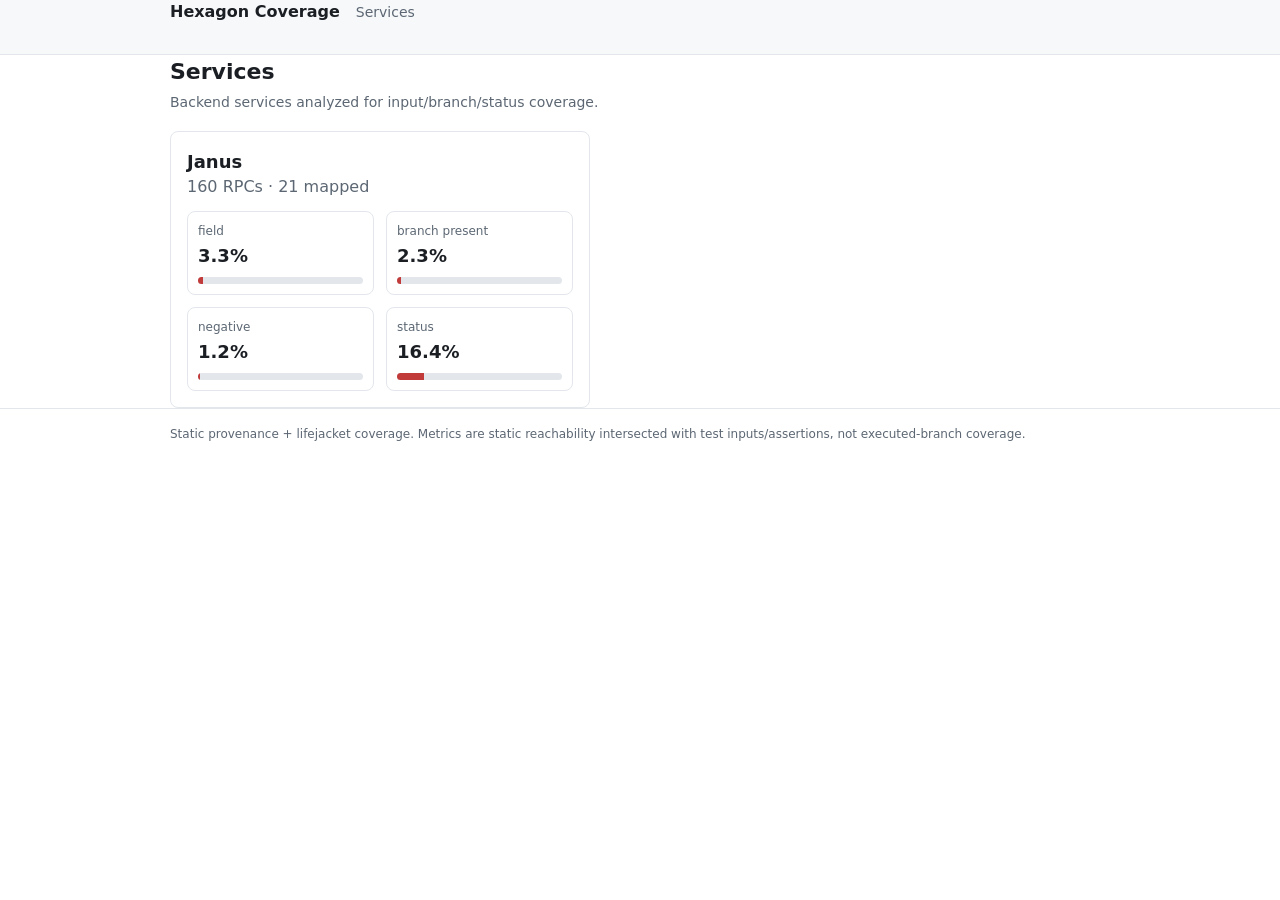
==== site/index.html @ 99a3884a "feat(site): static coverage frontend (services, rpc list, rpc detail)" ====
<!DOCTYPE html>
<html lang="en">
<head>
  <meta charset="utf-8" />
  <meta name="viewport" content="width=device-width, initial-scale=1" />
  <title>Hexagon Coverage</title>
  <link rel="stylesheet" href="style.css" />
</head>
<body>
  <header>
    <div class="wrap">
      <a href="#/" class="brand">Hexagon Coverage</a>
      <nav id="crumbs" class="crumbs"></nav>
    </div>
  </header>
  <main id="app" class="wrap"></main>
  <footer>
    <div class="wrap">
      Static provenance + lifejacket coverage. Metrics are static reachability
      intersected with test inputs/assertions, not executed-branch coverage.
    </div>
  </footer>
  <script src="app.js"></script>
</body>
</html>
---- site/style.css ----
:root {
  --bg: #ffffff;
  --fg: #1b1f24;
  --muted: #5c6773;
  --line: #e3e7ec;
  --panel: #f7f8fa;
  --accent: #2457c5;
  --good: #1f8a4c;
  --warn: #b7791f;
  --bad: #c23b3b;
  --mono: ui-monospace, SFMono-Regular, Menlo, Consolas, monospace;
}

* { box-sizing: border-box; }

body {
  margin: 0;
  font-family: system-ui, -apple-system, Segoe UI, Roboto, Helvetica, Arial, sans-serif;
  color: var(--fg);
  background: var(--bg);
  line-height: 1.5;
}

.wrap { max-width: 980px; margin: 0 auto; padding: 0 20px; }

header {
  border-bottom: 1px solid var(--line);
  background: var(--panel);
}
header .wrap { display: flex; align-items: baseline; gap: 16px; height: 54px; }
.brand { font-weight: 650; color: var(--fg); text-decoration: none; }
.crumbs { color: var(--muted); font-size: 14px; }
.crumbs a { color: var(--accent); text-decoration: none; }
.crumbs a:hover { text-decoration: underline; }
.crumbs span.sep { margin: 0 6px; color: var(--line); }

main { padding: 24px 0 48px; }
footer { border-top: 1px solid var(--line); color: var(--muted); font-size: 12px; }
footer .wrap { padding: 16px 20px; }

h1 { font-size: 22px; margin: 0 0 4px; }
h2 { font-size: 15px; margin: 28px 0 10px; text-transform: uppercase; letter-spacing: .04em; color: var(--muted); }
.sub { color: var(--muted); margin: 0 0 18px; font-size: 14px; }

/* cards */
.cards { display: grid; grid-template-columns: repeat(auto-fill, minmax(150px, 1fr)); gap: 12px; }
.card {
  border: 1px solid var(--line); border-radius: 8px; padding: 14px; background: #fff;
}
.card .label { font-size: 12px; color: var(--muted); }
.card .value { font-size: 24px; font-weight: 650; margin-top: 2px; }
.card .value small { font-size: 13px; font-weight: 400; color: var(--muted); }

.service-card {
  display: block; border: 1px solid var(--line); border-radius: 8px; padding: 16px;
  text-decoration: none; color: inherit; background: #fff; max-width: 420px;
}
.service-card:hover { border-color: var(--accent); }
.service-card .name { font-weight: 650; font-size: 18px; }

/* bar */
.bar { height: 7px; border-radius: 4px; background: var(--line); overflow: hidden; margin-top: 8px; }
.bar > span { display: block; height: 100%; background: var(--accent); }
.bar.good > span { background: var(--good); }
.bar.warn > span { background: var(--warn); }
.bar.bad > span { background: var(--bad); }

/* table */
.toolbar { display: flex; gap: 10px; align-items: center; margin-bottom: 12px; flex-wrap: wrap; }
.toolbar input[type=search] {
  flex: 1; min-width: 180px; padding: 8px 10px; border: 1px solid var(--line);
  border-radius: 6px; font-size: 14px;
}
.toolbar label { font-size: 13px; color: var(--muted); display: flex; gap: 5px; align-items: center; }

table { width: 100%; border-collapse: collapse; font-size: 13px; }
th, td { text-align: left; padding: 8px 10px; border-bottom: 1px solid var(--line); }
th { color: var(--muted); font-weight: 600; cursor: pointer; user-select: none; white-space: nowrap; }
td.num, th.num { text-align: right; font-variant-numeric: tabular-nums; }
tr.row { cursor: pointer; }
tr.row:hover td { background: var(--panel); }
td a { color: var(--accent); text-decoration: none; font-weight: 550; }
.tag { font-size: 11px; padding: 1px 6px; border-radius: 10px; border: 1px solid var(--line); color: var(--muted); }
.tag.unmapped { color: var(--warn); border-color: #ecd9b0; background: #fdf6e7; }

.pctcell { display: flex; align-items: center; gap: 8px; justify-content: flex-end; }
.pctcell .mini { width: 54px; }

/* detail */
.metricgrid { display: grid; grid-template-columns: 1fr 1fr; gap: 18px; }
@media (max-width: 720px) { .metricgrid { grid-template-columns: 1fr; } .cards { grid-template-columns: 1fr 1fr; } }
.panel { border: 1px solid var(--line); border-radius: 8px; padding: 16px; background: #fff; }
.panel h3 { margin: 0 0 10px; font-size: 14px; }
.kv { display: flex; justify-content: space-between; font-size: 13px; padding: 3px 0; border-bottom: 1px dotted var(--line); }
.kv:last-child { border-bottom: none; }
.kv .k { color: var(--muted); }
.chips { display: flex; flex-wrap: wrap; gap: 6px; }
.chip { font-family: var(--mono); font-size: 12px; padding: 2px 7px; border: 1px solid var(--line); border-radius: 5px; background: var(--panel); }
.chip.bad { color: var(--bad); border-color: #eecaca; background: #fdeeee; }
.chip.good { color: var(--good); border-color: #c7e6d2; background: #eef8f1; }

ul.gaps { list-style: none; margin: 0; padding: 0; max-height: 260px; overflow: auto; }
ul.gaps li { font-family: var(--mono); font-size: 12px; padding: 3px 0; border-bottom: 1px dotted var(--line); color: var(--fg); }
.muted { color: var(--muted); }

details { margin-top: 10px; }
details > summary { cursor: pointer; color: var(--accent); font-size: 13px; }
pre.json { background: #0f141a; color: #d6dee8; padding: 14px; border-radius: 8px; overflow: auto; font-size: 12px; max-height: 420px; }

.prompt { position: relative; }
.prompt textarea {
  width: 100%; height: 260px; font-family: var(--mono); font-size: 12px; padding: 12px;
  border: 1px solid var(--line); border-radius: 8px; background: var(--panel); color: var(--fg);
  resize: vertical;
}
.copybtn {
  position: absolute; top: 10px; right: 10px; border: 1px solid var(--line); background: #fff;
  border-radius: 6px; padding: 5px 10px; font-size: 12px; cursor: pointer; color: var(--fg);
}
.copybtn:hover { border-color: var(--accent); color: var(--accent); }
.copybtn.done { color: var(--good); border-color: var(--good); }

.loading { color: var(--muted); padding: 30px 0; }
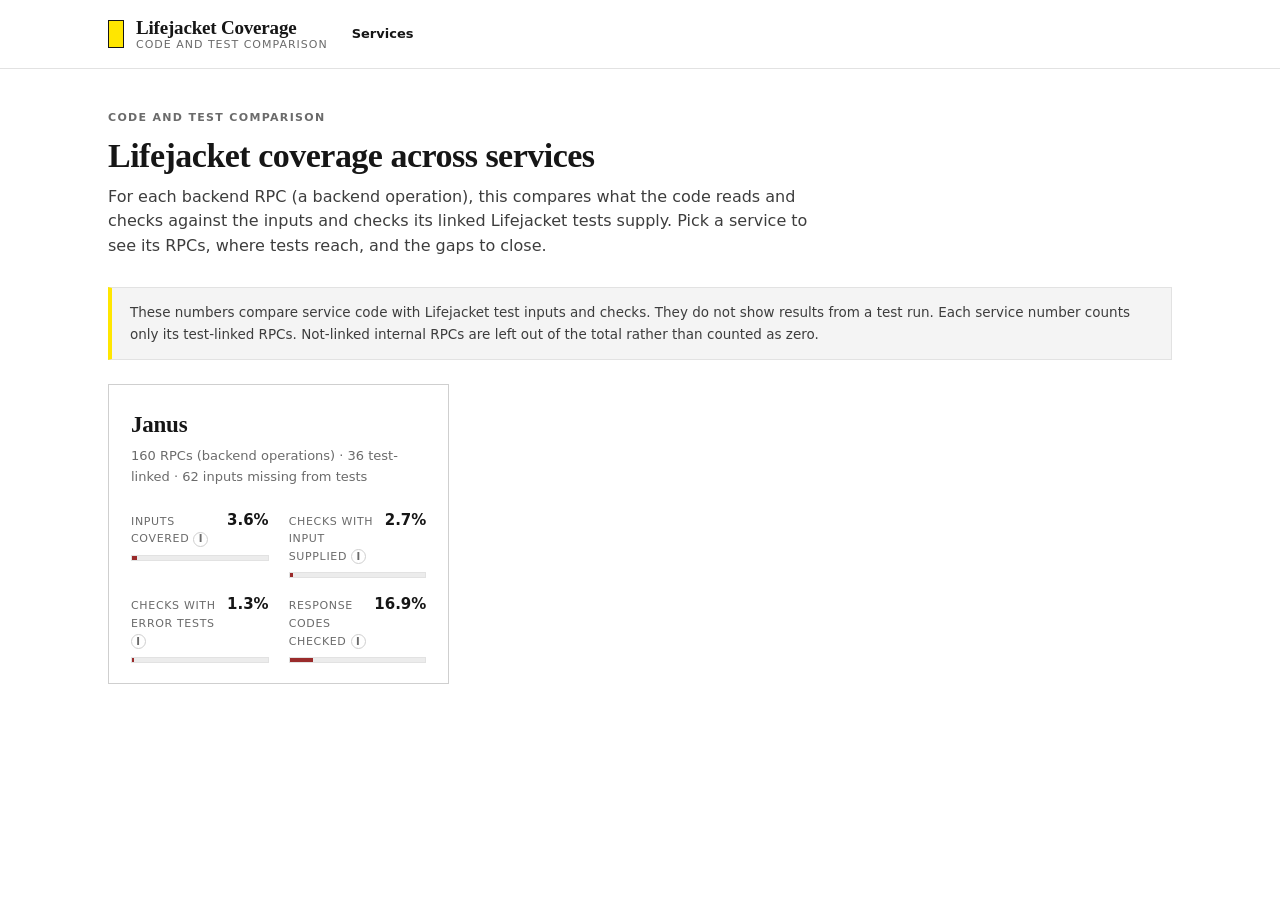
==== commit ca36ea24: "feat(site): rework frontend with honest denominators, help tooltips, a11y" ====
--- a/site/index.html
+++ b/site/index.html
@@ -3,23 +3,27 @@
 <head>
   <meta charset="utf-8" />
   <meta name="viewport" content="width=device-width, initial-scale=1" />
-  <title>Hexagon Coverage</title>
+  <title>Lifejacket Coverage</title>
+  <meta name="description" content="Explorer that compares backend RPC code with Lifejacket test inputs and checks." />
   <link rel="stylesheet" href="style.css" />
 </head>
 <body>
-  <header>
-    <div class="wrap">
-      <a href="#/" class="brand">Hexagon Coverage</a>
-      <nav id="crumbs" class="crumbs"></nav>
+  <a class="skip-link" href="#app">Skip to content</a>
+  <header class="site-header">
+    <div class="wrap header-inner">
+      <a href="#/" class="brand" aria-label="Lifejacket Coverage, home">
+        <span class="brand-mark" aria-hidden="true"></span>
+        <span class="brand-text">
+          <span class="brand-name">Lifejacket Coverage</span>
+          <span class="brand-sub">code and test comparison</span>
+        </span>
+      </a>
+      <nav id="crumbs" class="crumbs" aria-label="Breadcrumb"></nav>
     </div>
   </header>
-  <main id="app" class="wrap"></main>
-  <footer>
-    <div class="wrap">
-      Static provenance + lifejacket coverage. Metrics are static reachability
-      intersected with test inputs/assertions, not executed-branch coverage.
-    </div>
-  </footer>
+
+  <main id="app" class="wrap" tabindex="-1"></main>
+
   <script src="app.js"></script>
 </body>
 </html>
--- a/site/style.css
+++ b/site/style.css
@@ -1,123 +1,484 @@
+/* Lifejacket Coverage — editorial redesign.
+   Palette: ink #161616, white, light grey #F4F4F4, accent yellow #FFE600.
+   Serif editorial headings (Georgia/Cambria), system sans body, system mono.
+   Flat surfaces, generous spacing, no gradients/logos/emoji. */
+
 :root {
-  --bg: #ffffff;
-  --fg: #1b1f24;
-  --muted: #5c6773;
-  --line: #e3e7ec;
-  --panel: #f7f8fa;
-  --accent: #2457c5;
-  --good: #1f8a4c;
-  --warn: #b7791f;
-  --bad: #c23b3b;
-  --mono: ui-monospace, SFMono-Regular, Menlo, Consolas, monospace;
+  --ink: #161616;
+  --ink-2: #3d3d3d;
+  --muted: #6b6b6b;
+  --faint: #8f8f8f;
+  --paper: #ffffff;
+  --grey: #f4f4f4;
+  --grey-2: #ececec;
+  --line: #e2e2e2;
+  --line-strong: #cfcfcf;
+  --accent: #ffe600;
+  --accent-ink: #161616;
+
+  /* Semantic states — kept muted/editorial, never neon. */
+  --ok: #1f6b3b;
+  --ok-bg: #eef5f0;
+  --ok-line: #cfe3d6;
+  --warn: #8a5a00;
+  --warn-bg: #fbf3e2;
+  --warn-line: #ecd9ad;
+  --bad: #9a2b2b;
+  --bad-bg: #f8eded;
+  --bad-line: #e6c6c6;
+  --na: #6b6b6b;
+  --na-bg: #f4f4f4;
+  --na-line: #dcdcdc;
+
+  --serif: Georgia, Cambria, "Times New Roman", Times, serif;
+  --sans: system-ui, -apple-system, "Segoe UI", Roboto, Helvetica, Arial, sans-serif;
+  --mono: ui-monospace, SFMono-Regular, Menlo, Consolas, "Liberation Mono", monospace;
+
+  --maxw: 1120px;
+  --radius: 2px;
+  --focus: #161616;
 }
 
 * { box-sizing: border-box; }
+
+html { -webkit-text-size-adjust: 100%; }
 
 body {
   margin: 0;
-  font-family: system-ui, -apple-system, Segoe UI, Roboto, Helvetica, Arial, sans-serif;
-  color: var(--fg);
-  background: var(--bg);
-  line-height: 1.5;
-}
-
-.wrap { max-width: 980px; margin: 0 auto; padding: 0 20px; }
-
-header {
+  font-family: var(--sans);
+  font-size: 15px;
+  color: var(--ink);
+  background: var(--paper);
+  line-height: 1.6;
+  overflow-x: hidden; /* guard against any single wide token forcing horizontal scroll */
+}
+
+.wrap { max-width: var(--maxw); margin: 0 auto; padding: 0 28px; }
+
+a { color: var(--ink); }
+
+/* ---- focus visibility (keyboard) ---- */
+:focus-visible {
+  outline: 2px solid var(--focus);
+  outline-offset: 2px;
+}
+main:focus { outline: none; }
+
+.skip-link {
+  position: absolute; left: -999px; top: 0; z-index: 100;
+  background: var(--ink); color: #fff; padding: 10px 16px;
+  text-decoration: none; font-size: 14px;
+}
+.skip-link:focus { left: 8px; top: 8px; }
+
+/* ---- header ---- */
+.site-header {
   border-bottom: 1px solid var(--line);
-  background: var(--panel);
-}
-header .wrap { display: flex; align-items: baseline; gap: 16px; height: 54px; }
-.brand { font-weight: 650; color: var(--fg); text-decoration: none; }
-.crumbs { color: var(--muted); font-size: 14px; }
-.crumbs a { color: var(--accent); text-decoration: none; }
-.crumbs a:hover { text-decoration: underline; }
-.crumbs span.sep { margin: 0 6px; color: var(--line); }
-
-main { padding: 24px 0 48px; }
-footer { border-top: 1px solid var(--line); color: var(--muted); font-size: 12px; }
-footer .wrap { padding: 16px 20px; }
-
-h1 { font-size: 22px; margin: 0 0 4px; }
-h2 { font-size: 15px; margin: 28px 0 10px; text-transform: uppercase; letter-spacing: .04em; color: var(--muted); }
-.sub { color: var(--muted); margin: 0 0 18px; font-size: 14px; }
-
-/* cards */
-.cards { display: grid; grid-template-columns: repeat(auto-fill, minmax(150px, 1fr)); gap: 12px; }
-.card {
-  border: 1px solid var(--line); border-radius: 8px; padding: 14px; background: #fff;
-}
-.card .label { font-size: 12px; color: var(--muted); }
-.card .value { font-size: 24px; font-weight: 650; margin-top: 2px; }
-.card .value small { font-size: 13px; font-weight: 400; color: var(--muted); }
-
+  background: var(--paper);
+  position: sticky; top: 0; z-index: 20;
+}
+.header-inner {
+  display: flex; align-items: center; gap: 24px;
+  min-height: 68px; flex-wrap: wrap; padding-top: 10px; padding-bottom: 10px;
+}
+.brand { display: flex; align-items: center; gap: 12px; text-decoration: none; color: var(--ink); }
+.brand-mark {
+  width: 16px; height: 28px; background: var(--accent);
+  border: 1px solid var(--ink); flex: none;
+}
+.brand-text { display: flex; flex-direction: column; line-height: 1.15; }
+.brand-name { font-family: var(--serif); font-size: 19px; font-weight: 600; letter-spacing: -0.01em; }
+.brand-sub { font-size: 11px; color: var(--muted); text-transform: uppercase; letter-spacing: 0.09em; }
+
+.crumbs { color: var(--muted); font-size: 13px; display: flex; align-items: center; flex-wrap: wrap; gap: 2px; }
+.crumbs a { color: var(--ink-2); text-decoration: none; border-bottom: 1px solid transparent; }
+.crumbs a:hover { border-bottom-color: var(--ink); }
+.crumbs .current { color: var(--ink); font-weight: 600; }
+.crumbs .sep { margin: 0 8px; color: var(--line-strong); }
+
+/* ---- main ---- */
+main { padding: 40px 0 72px; }
+
+/* ---- typographic scale ---- */
+.page-head { margin: 0 0 28px; }
+.eyebrow {
+  font-size: 11px; text-transform: uppercase; letter-spacing: 0.12em;
+  color: var(--muted); margin: 0 0 10px; font-weight: 600;
+}
+h1 {
+  font-family: var(--serif); font-weight: 600; letter-spacing: -0.015em;
+  font-size: 34px; line-height: 1.12; margin: 0 0 10px;
+}
+.rpc-type { font-family: var(--mono); font-size: 13px; font-weight: 400; color: var(--muted); word-break: break-all; }
+.lede { overflow-wrap: anywhere; }
+.lede { font-size: 16px; color: var(--ink-2); margin: 0; max-width: 720px; line-height: 1.55; }
+.lede code { font-family: var(--mono); font-size: 13px; background: var(--grey); padding: 1px 6px; border-radius: var(--radius); }
+
+h2 {
+  font-family: var(--serif); font-weight: 600; font-size: 21px; letter-spacing: -0.01em;
+  margin: 44px 0 4px; padding-top: 20px; border-top: 1px solid var(--line);
+}
+h2.flush { border-top: none; padding-top: 0; margin-top: 40px; }
+.section-note { margin: 0 0 18px; color: var(--muted); font-size: 13px; max-width: 720px; }
+
+h3 { font-size: 13px; margin: 0 0 14px; text-transform: uppercase; letter-spacing: 0.07em; color: var(--muted); }
+
+.muted { color: var(--muted); }
+code, .mono { font-family: var(--mono); }
+
+/* ---- callout / disclaimer banner ---- */
+.callout {
+  border: 1px solid var(--line); border-left: 4px solid var(--ink);
+  background: var(--grey); padding: 14px 18px; margin: 0 0 24px;
+  font-size: 13.5px; color: var(--ink-2);
+}
+.callout strong { color: var(--ink); }
+.callout.accent { border-left-color: var(--accent); }
+
+/* ---- stat strip (service / rpc headline metrics) ---- */
+.stat-strip {
+  display: grid; grid-template-columns: repeat(auto-fit, minmax(150px, 1fr));
+  gap: 1px; background: var(--line); border: 1px solid var(--line); margin: 0 0 8px;
+}
+.stat {
+  background: var(--paper); padding: 16px 18px; min-width: 0;
+}
+.stat .stat-label {
+  font-size: 11px; text-transform: uppercase; letter-spacing: 0.07em;
+  color: var(--muted); display: flex; align-items: center; gap: 6px;
+}
+.stat .stat-value { font-family: var(--serif); font-size: 27px; font-weight: 600; line-height: 1.1; margin-top: 6px; }
+.stat .stat-value.na { color: var(--na); font-style: italic; font-size: 20px; }
+.stat .stat-sub { font-size: 12px; color: var(--faint); margin-top: 3px; }
+
+/* ---- services grid ---- */
+.service-grid { display: grid; grid-template-columns: repeat(auto-fill, minmax(320px, 1fr)); gap: 20px; }
 .service-card {
-  display: block; border: 1px solid var(--line); border-radius: 8px; padding: 16px;
-  text-decoration: none; color: inherit; background: #fff; max-width: 420px;
-}
-.service-card:hover { border-color: var(--accent); }
-.service-card .name { font-weight: 650; font-size: 18px; }
-
-/* bar */
-.bar { height: 7px; border-radius: 4px; background: var(--line); overflow: hidden; margin-top: 8px; }
-.bar > span { display: block; height: 100%; background: var(--accent); }
-.bar.good > span { background: var(--good); }
+  display: block; text-decoration: none; color: inherit;
+  border: 1px solid var(--line-strong); background: var(--paper); padding: 22px 22px 20px;
+  transition: border-color .12s ease, box-shadow .12s ease;
+}
+.service-card:hover, .service-card:focus-visible {
+  border-color: var(--ink); box-shadow: 4px 4px 0 var(--accent);
+}
+.service-card .svc-name { font-family: var(--serif); font-size: 23px; font-weight: 600; letter-spacing: -0.01em; }
+.service-card .svc-meta { color: var(--muted); font-size: 13px; margin-top: 2px; }
+.service-metrics { display: grid; grid-template-columns: 1fr 1fr; gap: 14px 20px; margin-top: 20px; }
+.metric-mini .mm-top { display: flex; justify-content: space-between; align-items: baseline; gap: 8px; }
+.metric-mini .mm-label { font-size: 11px; text-transform: uppercase; letter-spacing: 0.06em; color: var(--muted); }
+.metric-mini .mm-value { font-size: 15px; font-weight: 650; font-variant-numeric: tabular-nums; }
+.metric-mini .mm-value.na { color: var(--na); font-style: italic; font-weight: 500; }
+
+/* ---- coverage bar ---- */
+.bar { height: 6px; background: var(--grey-2); border: 1px solid var(--line); margin-top: 7px; overflow: hidden; }
+.bar > span { display: block; height: 100%; background: var(--ink); }
+.bar.good > span { background: var(--ok); }
 .bar.warn > span { background: var(--warn); }
 .bar.bad > span { background: var(--bad); }
-
-/* table */
-.toolbar { display: flex; gap: 10px; align-items: center; margin-bottom: 12px; flex-wrap: wrap; }
-.toolbar input[type=search] {
-  flex: 1; min-width: 180px; padding: 8px 10px; border: 1px solid var(--line);
-  border-radius: 6px; font-size: 14px;
-}
-.toolbar label { font-size: 13px; color: var(--muted); display: flex; gap: 5px; align-items: center; }
-
-table { width: 100%; border-collapse: collapse; font-size: 13px; }
-th, td { text-align: left; padding: 8px 10px; border-bottom: 1px solid var(--line); }
-th { color: var(--muted); font-weight: 600; cursor: pointer; user-select: none; white-space: nowrap; }
+.bar.na { background: var(--grey); border-style: dashed; }
+.bar.na > span { display: none; }
+
+/* ---- toolbar / filters ---- */
+.toolbar {
+  display: flex; gap: 12px; align-items: center; flex-wrap: wrap;
+  margin: 0 0 16px; padding: 14px 16px; background: var(--grey); border: 1px solid var(--line);
+}
+.toolbar .search { position: relative; flex: 1 1 260px; min-width: 220px; }
+.toolbar input[type="search"] {
+  width: 100%; padding: 9px 12px; border: 1px solid var(--line-strong);
+  background: var(--paper); font-size: 14px; font-family: var(--sans); border-radius: var(--radius);
+}
+.toolbar input[type="search"]:focus-visible { border-color: var(--ink); outline-offset: 0; }
+.filter-group { display: flex; gap: 0; border: 1px solid var(--line-strong); background: var(--paper); border-radius: var(--radius); overflow: hidden; }
+.filter-group .seg {
+  appearance: none; border: 0; background: var(--paper); color: var(--ink-2);
+  font: inherit; font-size: 13px; padding: 8px 13px; cursor: pointer; white-space: nowrap;
+  border-left: 1px solid var(--line);
+}
+.filter-group .seg:first-child { border-left: 0; }
+.filter-group .seg[aria-pressed="true"] { background: var(--accent); color: var(--accent-ink); font-weight: 600; }
+.filter-group .seg:hover { background: var(--grey); }
+.filter-group .seg[aria-pressed="true"]:hover { background: var(--accent); }
+
+.chip-filters { display: flex; gap: 8px; flex-wrap: wrap; }
+.toggle-chip {
+  appearance: none; border: 1px solid var(--line-strong); background: var(--paper);
+  color: var(--ink-2); font: inherit; font-size: 12.5px; padding: 7px 12px; cursor: pointer;
+  border-radius: var(--radius); display: inline-flex; align-items: center; gap: 7px;
+}
+.toggle-chip:hover { border-color: var(--ink); }
+.toggle-chip[aria-pressed="true"] { background: var(--ink); color: #fff; border-color: var(--ink); }
+.toggle-chip .count { font-variant-numeric: tabular-nums; opacity: .8; font-size: 11px; }
+
+/* ---- data table ---- */
+.table-wrap { border: 1px solid var(--line); overflow-x: auto; }
+table { width: 100%; border-collapse: collapse; font-size: 13.5px; }
+thead th {
+  text-align: left; padding: 12px 14px; background: var(--grey);
+  border-bottom: 2px solid var(--line-strong); color: var(--ink-2);
+  font-weight: 600; white-space: nowrap;
+}
+thead th.num { text-align: right; }
+thead th .sort-btn {
+  appearance: none; background: none; border: 0; font: inherit; font-weight: 600; color: inherit;
+  cursor: pointer; padding: 0; display: inline-flex; align-items: center; gap: 5px;
+}
+thead th.num .sort-btn { flex-direction: row-reverse; }
+.sort-ind { font-size: 10px; color: var(--muted); width: 10px; display: inline-block; }
+th[aria-sort="ascending"] .sort-ind::after { content: "\25B2"; color: var(--ink); }
+th[aria-sort="descending"] .sort-ind::after { content: "\25BC"; color: var(--ink); }
+
+tbody td { padding: 11px 14px; border-bottom: 1px solid var(--line); vertical-align: middle; }
+tbody tr:last-child td { border-bottom: none; }
+tbody tr:hover td { background: var(--grey); }
 td.num, th.num { text-align: right; font-variant-numeric: tabular-nums; }
-tr.row { cursor: pointer; }
-tr.row:hover td { background: var(--panel); }
-td a { color: var(--accent); text-decoration: none; font-weight: 550; }
-.tag { font-size: 11px; padding: 1px 6px; border-radius: 10px; border: 1px solid var(--line); color: var(--muted); }
-.tag.unmapped { color: var(--warn); border-color: #ecd9b0; background: #fdf6e7; }
-
-.pctcell { display: flex; align-items: center; gap: 8px; justify-content: flex-end; }
-.pctcell .mini { width: 54px; }
-
-/* detail */
-.metricgrid { display: grid; grid-template-columns: 1fr 1fr; gap: 18px; }
-@media (max-width: 720px) { .metricgrid { grid-template-columns: 1fr; } .cards { grid-template-columns: 1fr 1fr; } }
-.panel { border: 1px solid var(--line); border-radius: 8px; padding: 16px; background: #fff; }
-.panel h3 { margin: 0 0 10px; font-size: 14px; }
-.kv { display: flex; justify-content: space-between; font-size: 13px; padding: 3px 0; border-bottom: 1px dotted var(--line); }
+td .rpc-link { color: var(--ink); text-decoration: none; font-weight: 600; border-bottom: 1px solid var(--line-strong); }
+td .rpc-link:hover { border-bottom-color: var(--ink); }
+td .op { font-family: var(--mono); font-size: 12px; color: var(--muted); }
+
+.pctcell { display: inline-flex; align-items: center; gap: 9px; justify-content: flex-end; min-width: 92px; }
+.pctcell .pv { font-variant-numeric: tabular-nums; min-width: 42px; text-align: right; }
+.pctcell .pv.na { color: var(--na); font-style: italic; }
+.pctcell .bar { width: 46px; margin: 0; flex: none; }
+
+.rows-note { font-size: 12px; color: var(--muted); margin: 10px 2px 0; }
+
+/* ---- tags / pills ---- */
+.tag {
+  font-size: 11px; padding: 2px 8px; border-radius: 10px; border: 1px solid var(--line-strong);
+  color: var(--muted); white-space: nowrap; font-weight: 600; letter-spacing: 0.02em;
+}
+.tag.unmapped { color: var(--warn); border-color: var(--warn-line); background: var(--warn-bg); }
+.tag.mapped { color: var(--ok); border-color: var(--ok-line); background: var(--ok-bg); }
+.tag.na { color: var(--na); border-color: var(--na-line); background: var(--na-bg); }
+
+/* ---- panels / cards grid ---- */
+.panel-grid { display: grid; grid-template-columns: repeat(2, minmax(0, 1fr)); gap: 20px; }
+@media (max-width: 820px) { .panel-grid { grid-template-columns: minmax(0, 1fr); } }
+.detail-main, .page-head, .sink-target, .chip, .badge, .ev-path, .tf-body, code { overflow-wrap: anywhere; }
+h2[id] { scroll-margin-top: 110px; }
+main.wrap { padding-top: 40px; padding-bottom: 72px; }
+@media (max-width: 640px) {
+  .service-grid { grid-template-columns: minmax(0, 1fr); }
+  .kv { flex-wrap: wrap; gap: 4px 12px; }
+  .kv .v { margin-left: auto; }
+  .help .help-text { position: fixed; top: 110px; left: 18px; right: 18px; transform: none; width: auto; max-width: none; }
+  .help .help-text::before { display: none; }
+}
+.panel { border: 1px solid var(--line); background: var(--paper); padding: 20px; min-width: 0; }
+.panel.filled { background: var(--grey); }
+
+.kv-list { margin: 0; }
+.kv { display: flex; justify-content: space-between; gap: 16px; font-size: 13.5px; padding: 8px 0; border-bottom: 1px solid var(--line); align-items: baseline; }
 .kv:last-child { border-bottom: none; }
-.kv .k { color: var(--muted); }
-.chips { display: flex; flex-wrap: wrap; gap: 6px; }
-.chip { font-family: var(--mono); font-size: 12px; padding: 2px 7px; border: 1px solid var(--line); border-radius: 5px; background: var(--panel); }
-.chip.bad { color: var(--bad); border-color: #eecaca; background: #fdeeee; }
-.chip.good { color: var(--good); border-color: #c7e6d2; background: #eef8f1; }
-
-ul.gaps { list-style: none; margin: 0; padding: 0; max-height: 260px; overflow: auto; }
-ul.gaps li { font-family: var(--mono); font-size: 12px; padding: 3px 0; border-bottom: 1px dotted var(--line); color: var(--fg); }
-.muted { color: var(--muted); }
-
-details { margin-top: 10px; }
-details > summary { cursor: pointer; color: var(--accent); font-size: 13px; }
-pre.json { background: #0f141a; color: #d6dee8; padding: 14px; border-radius: 8px; overflow: auto; font-size: 12px; max-height: 420px; }
-
-.prompt { position: relative; }
-.prompt textarea {
-  width: 100%; height: 260px; font-family: var(--mono); font-size: 12px; padding: 12px;
-  border: 1px solid var(--line); border-radius: 8px; background: var(--panel); color: var(--fg);
-  resize: vertical;
-}
+.kv .k { color: var(--muted); display: inline-flex; align-items: center; gap: 6px; }
+.kv .v { font-variant-numeric: tabular-nums; font-weight: 600; text-align: right; }
+.kv .v.na { color: var(--na); font-style: italic; font-weight: 500; }
+.kv .v small { font-weight: 400; color: var(--faint); }
+
+/* depth sub-rows */
+.depth-row .k { padding-left: 14px; color: var(--ink-2); }
+
+/* ---- status assertions ---- */
+.status-table { width: 100%; border-collapse: collapse; font-size: 13px; }
+.status-table th { text-align: left; padding: 8px 10px; border-bottom: 2px solid var(--line-strong); color: var(--muted); font-weight: 600; }
+.status-table td { padding: 8px 10px; border-bottom: 1px solid var(--line); }
+.status-table td.code { font-family: var(--mono); font-weight: 600; }
+.status-state { display: inline-flex; align-items: center; gap: 7px; font-weight: 600; font-size: 12.5px; }
+.status-state .dot { width: 9px; height: 9px; border: 1px solid; flex: none; }
+.status-state.asserted { color: var(--ok); }
+.status-state.asserted .dot { background: var(--ok); border-color: var(--ok); }
+.status-state.missing { color: var(--bad); }
+.status-state.missing .dot { background: var(--bad-bg); border-color: var(--bad); }
+
+/* ---- gap / evidence lists ---- */
+.gap-list { list-style: none; margin: 0; padding: 0; }
+.gap-list.scroll { max-height: 340px; overflow: auto; border: 1px solid var(--line); }
+.gap-item { padding: 11px 14px; border-bottom: 1px solid var(--line); }
+.gap-item:last-child { border-bottom: none; }
+.gap-item .gap-cond { font-family: var(--mono); font-size: 12.5px; color: var(--ink); word-break: break-word; }
+.gap-item .gap-at { font-family: var(--mono); font-size: 11.5px; color: var(--muted); margin-top: 4px; word-break: break-all; }
+.gap-item .gap-paths { font-size: 12px; color: var(--muted); margin-top: 4px; }
+.gap-item .gap-paths code { background: var(--grey); padding: 0 4px; border-radius: var(--radius); font-size: 11.5px; }
+
+.evidence-item { padding: 10px 14px; border-bottom: 1px solid var(--line); }
+.evidence-item:last-child { border-bottom: none; }
+.evidence-item .ev-path { font-family: var(--mono); font-size: 12.5px; font-weight: 600; }
+.evidence-item .ev-meta { font-size: 12px; color: var(--muted); margin-top: 3px; }
+.evidence-item .ev-tests { display: flex; flex-wrap: wrap; gap: 6px; margin-top: 7px; }
+.badge {
+  font-size: 11.5px; padding: 2px 8px; border: 1px solid var(--line-strong);
+  background: var(--grey); border-radius: var(--radius); color: var(--ink-2);
+}
+.badge.match-alias { border-color: var(--warn-line); background: var(--warn-bg); color: var(--warn); }
+
+/* ---- chips (errors, sinks) ---- */
+.chips { display: flex; flex-wrap: wrap; gap: 8px; }
+.chip {
+  font-family: var(--mono); font-size: 12px; padding: 3px 9px; border: 1px solid var(--line-strong);
+  background: var(--grey); border-radius: var(--radius); color: var(--ink);
+}
+.chip.tainted { border-color: var(--line-strong); background: var(--paper); }
+.chip.untainted { color: var(--muted); }
+
+/* ---- sinks ---- */
+.sink-item { padding: 11px 14px; border-bottom: 1px solid var(--line); }
+.sink-item:last-child { border-bottom: none; }
+.sink-head { display: flex; align-items: baseline; gap: 10px; flex-wrap: wrap; }
+.sink-kind {
+  font-size: 10.5px; text-transform: uppercase; letter-spacing: 0.06em; font-weight: 700;
+  padding: 2px 7px; border: 1px solid var(--line-strong); border-radius: var(--radius); color: var(--ink-2);
+}
+.sink-kind.db_read, .sink-kind.db_write { background: var(--grey); }
+.sink-kind.opaque { color: var(--warn); border-color: var(--warn-line); background: var(--warn-bg); }
+.sink-target { font-family: var(--mono); font-size: 13px; font-weight: 600; }
+.sink-at { font-family: var(--mono); font-size: 11.5px; color: var(--muted); margin-top: 4px; word-break: break-all; }
+.sink-paths { font-size: 12px; color: var(--muted); margin-top: 5px; }
+.sink-paths code { background: var(--grey); padding: 0 4px; border-radius: var(--radius); font-size: 11.5px; }
+
+/* ---- anomalies ---- */
+.anomaly-item { padding: 12px 14px; border-bottom: 1px solid var(--line); }
+.anomaly-item:last-child { border-bottom: none; }
+.anomaly-field { font-family: var(--mono); font-size: 13px; font-weight: 600; }
+.anomaly-sugg { font-size: 12.5px; color: var(--ink-2); margin-top: 5px; }
+.anomaly-sugg code { font-family: var(--mono); background: var(--grey); padding: 1px 5px; border-radius: var(--radius); font-size: 11.5px; margin-right: 5px; }
+.anomaly-none { color: var(--muted); font-style: italic; }
+
+/* ---- test facts (expandable groups) ---- */
+.testfact { border: 1px solid var(--line); margin-bottom: 10px; background: var(--paper); }
+.testfact > summary {
+  cursor: pointer; padding: 12px 16px; display: flex; align-items: center; gap: 12px; flex-wrap: wrap;
+  list-style: none; font-size: 14px;
+}
+.testfact > summary::-webkit-details-marker { display: none; }
+.testfact > summary::before {
+  content: "\203A"; font-size: 18px; color: var(--muted); transition: transform .12s ease; display: inline-block; width: 10px;
+}
+.testfact[open] > summary::before { transform: rotate(90deg); }
+.testfact > summary:hover { background: var(--grey); }
+.testfact .tf-name { font-weight: 600; }
+.testfact .tf-assert { margin-left: auto; }
+.testfact .tf-body { padding: 4px 16px 16px 38px; border-top: 1px solid var(--line); }
+.pill { font-size: 10.5px; padding: 2px 8px; border-radius: 10px; border: 1px solid var(--line-strong); font-weight: 600; letter-spacing: 0.02em; }
+.pill.pos { color: var(--ok); border-color: var(--ok-line); background: var(--ok-bg); }
+.pill.neg { color: var(--bad); border-color: var(--bad-line); background: var(--bad-bg); }
+.tf-labels { display: flex; flex-wrap: wrap; gap: 5px; }
+.tf-label { font-family: var(--mono); font-size: 10.5px; padding: 1px 6px; border: 1px solid var(--line); background: var(--grey); color: var(--muted); border-radius: var(--radius); }
+
+/* ---- in-page jump nav ---- */
+.jumpnav {
+  position: sticky; top: 84px; align-self: start;
+  border: 1px solid var(--line); background: var(--paper); padding: 16px 18px;
+}
+.jumpnav h3 { margin-bottom: 10px; }
+.jumpnav ol { list-style: none; margin: 0; padding: 0; }
+.jumpnav li { margin: 0; }
+.jumpnav a {
+  display: flex; justify-content: space-between; gap: 10px; align-items: baseline;
+  text-decoration: none; color: var(--ink-2); font-size: 13px; padding: 6px 0; border-bottom: 1px solid var(--line);
+}
+.jumpnav li:last-child a { border-bottom: none; }
+.jumpnav a:hover { color: var(--ink); }
+.jumpnav a .jn-count { font-size: 11px; color: var(--faint); font-variant-numeric: tabular-nums; }
+
+.detail-layout { display: grid; grid-template-columns: 232px minmax(0, 1fr); gap: 40px; align-items: start; }
+@media (max-width: 920px) {
+  .detail-layout { grid-template-columns: minmax(0, 1fr); }
+  .jumpnav { position: static; }
+  .jumpnav ol { display: flex; flex-wrap: wrap; gap: 4px 16px; }
+  .jumpnav a { border-bottom: none; }
+}
+.detail-main { min-width: 0; }
+.detail-main h2:first-child { margin-top: 0; border-top: none; padding-top: 0; }
+
+/* ---- agent prompt ---- */
+.prompt-wrap { border: 1px solid var(--line-strong); background: var(--grey); }
+.prompt-bar { display: flex; justify-content: space-between; align-items: center; gap: 12px; padding: 12px 16px; border-bottom: 1px solid var(--line); }
+.prompt-bar .pb-label { font-size: 12px; color: var(--muted); text-transform: uppercase; letter-spacing: 0.07em; }
 .copybtn {
-  position: absolute; top: 10px; right: 10px; border: 1px solid var(--line); background: #fff;
-  border-radius: 6px; padding: 5px 10px; font-size: 12px; cursor: pointer; color: var(--fg);
-}
-.copybtn:hover { border-color: var(--accent); color: var(--accent); }
-.copybtn.done { color: var(--good); border-color: var(--good); }
-
-.loading { color: var(--muted); padding: 30px 0; }
+  appearance: none; border: 1px solid var(--ink); background: var(--accent); color: var(--accent-ink);
+  padding: 7px 15px; font: inherit; font-size: 13px; font-weight: 600; cursor: pointer; border-radius: var(--radius);
+}
+.copybtn:hover { box-shadow: 2px 2px 0 var(--ink); }
+.copybtn.done { background: var(--ok); color: #fff; border-color: var(--ok); box-shadow: none; }
+.copybtn.failed { background: var(--bad-bg); color: var(--bad); border-color: var(--bad); }
+.prompt-wrap textarea {
+  width: 100%; height: 300px; font-family: var(--mono); font-size: 12.5px; line-height: 1.6;
+  padding: 16px; border: 0; background: var(--paper); color: var(--ink); resize: vertical; display: block;
+}
+.prompt-wrap textarea:focus-visible { outline-offset: -2px; }
+.copy-hint { font-size: 12px; color: var(--muted); padding: 8px 16px; border-top: 1px solid var(--line); margin: 0; }
+
+/* ---- raw json ---- */
+details.raw { border: 1px solid var(--line); margin-bottom: 12px; }
+details.raw > summary {
+  cursor: pointer; padding: 12px 16px; font-size: 13.5px; font-weight: 600; list-style: none;
+  display: flex; align-items: center; gap: 10px;
+}
+details.raw > summary::-webkit-details-marker { display: none; }
+details.raw > summary::before { content: "\203A"; font-size: 18px; color: var(--muted); transition: transform .12s ease; display: inline-block; width: 10px; }
+details.raw[open] > summary::before { transform: rotate(90deg); }
+details.raw > summary:hover { background: var(--grey); }
+pre.json {
+  background: var(--ink); color: #e6e6e6; padding: 18px; overflow: auto; margin: 0;
+  font-family: var(--mono); font-size: 12px; line-height: 1.55; max-height: 460px; border-top: 1px solid var(--line);
+}
+
+/* ---- metric help (keyboard + mobile accessible tooltip) ---- */
+.help {
+  display: inline-flex; align-items: center; justify-content: center;
+  width: 15px; height: 15px; border: 1px solid var(--line-strong); border-radius: 50%;
+  font-size: 10px; font-weight: 700; color: var(--muted); background: var(--paper);
+  cursor: help; position: relative; vertical-align: middle; flex: none; padding: 0;
+  font-family: var(--sans);
+}
+.help:hover, .help:focus-visible { border-color: var(--ink); color: var(--ink); }
+.help .help-text {
+  display: none; position: absolute; left: 50%; top: calc(100% + 8px); transform: translateX(-50%);
+  width: max-content; max-width: 280px; background: var(--ink); color: #fff; font-weight: 400;
+  font-size: 12px; line-height: 1.5; padding: 9px 12px; z-index: 40; text-align: left;
+  box-shadow: 0 4px 14px rgba(0,0,0,.22); letter-spacing: 0; text-transform: none;
+}
+.help:hover .help-text, .help:focus .help-text, .help:focus-within .help-text { display: block; }
+.help .help-text::before {
+  content: ""; position: absolute; left: 50%; top: -5px; transform: translateX(-50%);
+  border: 5px solid transparent; border-bottom-color: var(--ink); border-top: 0;
+}
+@media (max-width: 560px) {
+  .help .help-text { position: fixed; top: 110px; left: 18px; right: 18px; transform: none; width: auto; max-width: none; }
+  .help .help-text::before { display: none; }
+}
+
+/* ---- loading / empty / error states ---- */
+.state {
+  border: 1px solid var(--line); background: var(--grey); padding: 40px 28px; text-align: center; color: var(--muted);
+}
+.state h3 { font-family: var(--serif); text-transform: none; letter-spacing: 0; font-size: 19px; color: var(--ink); margin-bottom: 8px; }
+.state .state-msg { font-size: 14px; }
+.state code { font-family: var(--mono); font-size: 12.5px; background: var(--paper); padding: 2px 6px; border: 1px solid var(--line); }
+.state .state-actions { margin-top: 16px; }
+.state a.btn-back {
+  display: inline-block; border: 1px solid var(--ink); background: var(--paper); color: var(--ink);
+  padding: 8px 16px; text-decoration: none; font-size: 14px; font-weight: 600;
+}
+.state a.btn-back:hover { background: var(--accent); }
+.skeleton { color: var(--muted); }
+.skeleton::after { content: ""; display: inline-block; width: 1ch; animation: dots 1.2s steps(4,end) infinite; }
+@keyframes dots { 0%{content:"";}25%{content:".";}50%{content:"..";}75%{content:"...";}100%{content:"";} }
+
+.empty-inline { color: var(--muted); font-style: italic; font-size: 13.5px; padding: 6px 0; }
+
+/* ---- utility ---- */
+.stack > * + * { margin-top: 12px; }
+.vh { position: absolute; width: 1px; height: 1px; overflow: hidden; clip: rect(0 0 0 0); white-space: nowrap; }
+
+@media (max-width: 640px) {
+  .wrap { padding: 0 18px; }
+  h1 { font-size: 27px; }
+  .stat-strip { grid-template-columns: 1fr 1fr; }
+  thead th { position: static; }
+}
+
+@media (prefers-reduced-motion: reduce) {
+  * { transition: none !important; animation: none !important; }
+}
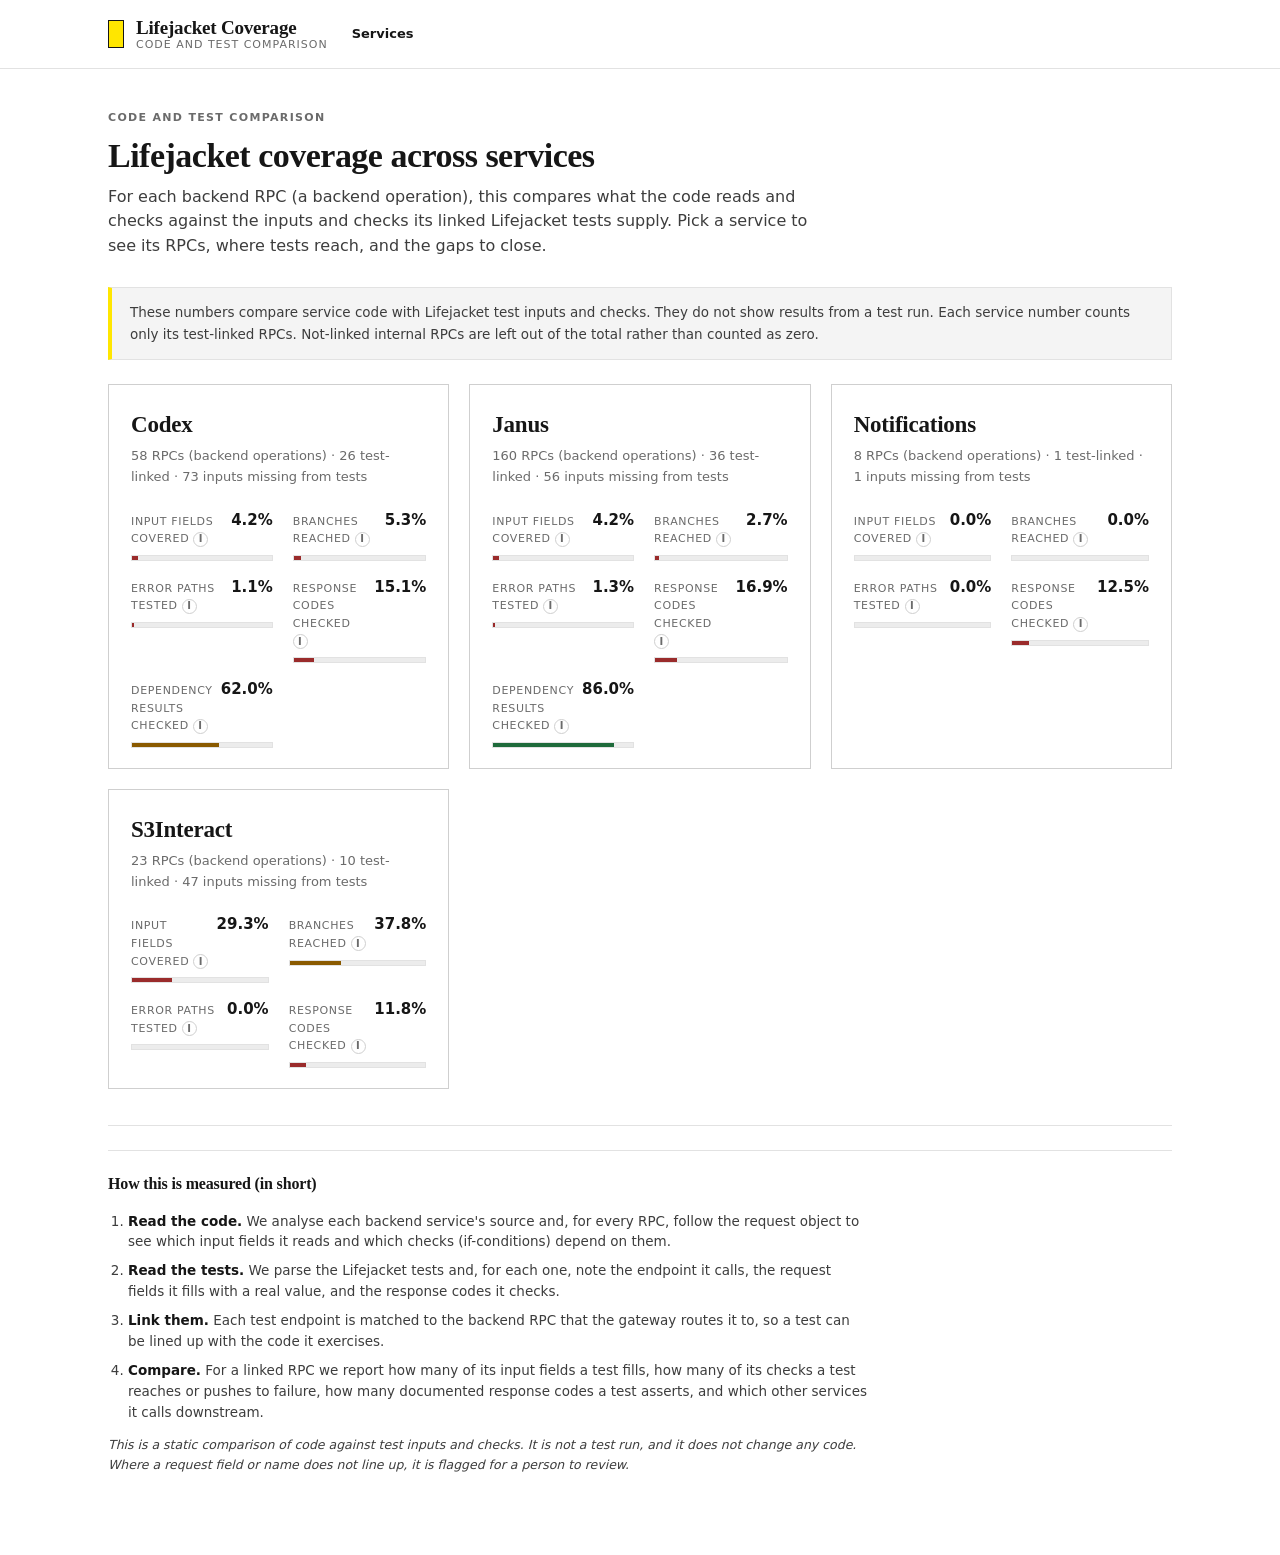
==== commit 67b21e04: "chore(site): cache-bust app.js so UI updates load" ====
--- a/site/index.html
+++ b/site/index.html
@@ -24,6 +24,6 @@
 
   <main id="app" class="wrap" tabindex="-1"></main>
 
-  <script src="app.js"></script>
+  <script src="app.js?v=20261010"></script>
 </body>
 </html>
--- a/site/style.css
+++ b/site/style.css
@@ -1,4 +1,4 @@
-/* Lifejacket Coverage — editorial redesign.
+/* Lifejacket Coverage: editorial redesign.
    Palette: ink #161616, white, light grey #F4F4F4, accent yellow #FFE600.
    Serif editorial headings (Georgia/Cambria), system sans body, system mono.
    Flat surfaces, generous spacing, no gradients/logos/emoji. */
@@ -16,7 +16,7 @@
   --accent: #ffe600;
   --accent-ink: #161616;
 
-  /* Semantic states — kept muted/editorial, never neon. */
+  /* Semantic states: kept muted/editorial, never neon. */
   --ok: #1f6b3b;
   --ok-bg: #eef5f0;
   --ok-line: #cfe3d6;
@@ -135,6 +135,13 @@
 .callout strong { color: var(--ink); }
 .callout.accent { border-left-color: var(--accent); }
 
+.methodology { margin: 36px 0 8px; border-top: 1px solid var(--line); padding-top: 24px; }
+.methodology h2 { font-size: 16px; margin: 0 0 14px; color: var(--ink); }
+.method-steps { margin: 0; padding-left: 20px; max-width: 760px; }
+.method-steps li { font-size: 13.5px; color: var(--ink-2); line-height: 1.55; margin-bottom: 8px; }
+.method-steps strong { color: var(--ink); }
+.method-note { font-size: 12.5px; color: var(--ink-3, var(--ink-2)); max-width: 760px; margin: 12px 0 0; font-style: italic; }
+
 /* ---- stat strip (service / rpc headline metrics) ---- */
 .stat-strip {
   display: grid; grid-template-columns: repeat(auto-fit, minmax(150px, 1fr));
@@ -253,7 +260,7 @@
 .tag.na { color: var(--na); border-color: var(--na-line); background: var(--na-bg); }
 
 /* ---- panels / cards grid ---- */
-.panel-grid { display: grid; grid-template-columns: repeat(2, minmax(0, 1fr)); gap: 20px; }
+.panel-grid { display: grid; grid-template-columns: repeat(auto-fit, minmax(280px, 1fr)); gap: 20px; }
 @media (max-width: 820px) { .panel-grid { grid-template-columns: minmax(0, 1fr); } }
 .detail-main, .page-head, .sink-target, .chip, .badge, .ev-path, .tf-body, code { overflow-wrap: anywhere; }
 h2[id] { scroll-margin-top: 110px; }
@@ -266,6 +273,7 @@
   .help .help-text::before { display: none; }
 }
 .panel { border: 1px solid var(--line); background: var(--paper); padding: 20px; min-width: 0; }
+.panel-sub { margin: 2px 0 14px; font-size: 12px; color: var(--ink-2); }
 .panel.filled { background: var(--grey); }
 
 .kv-list { margin: 0; }
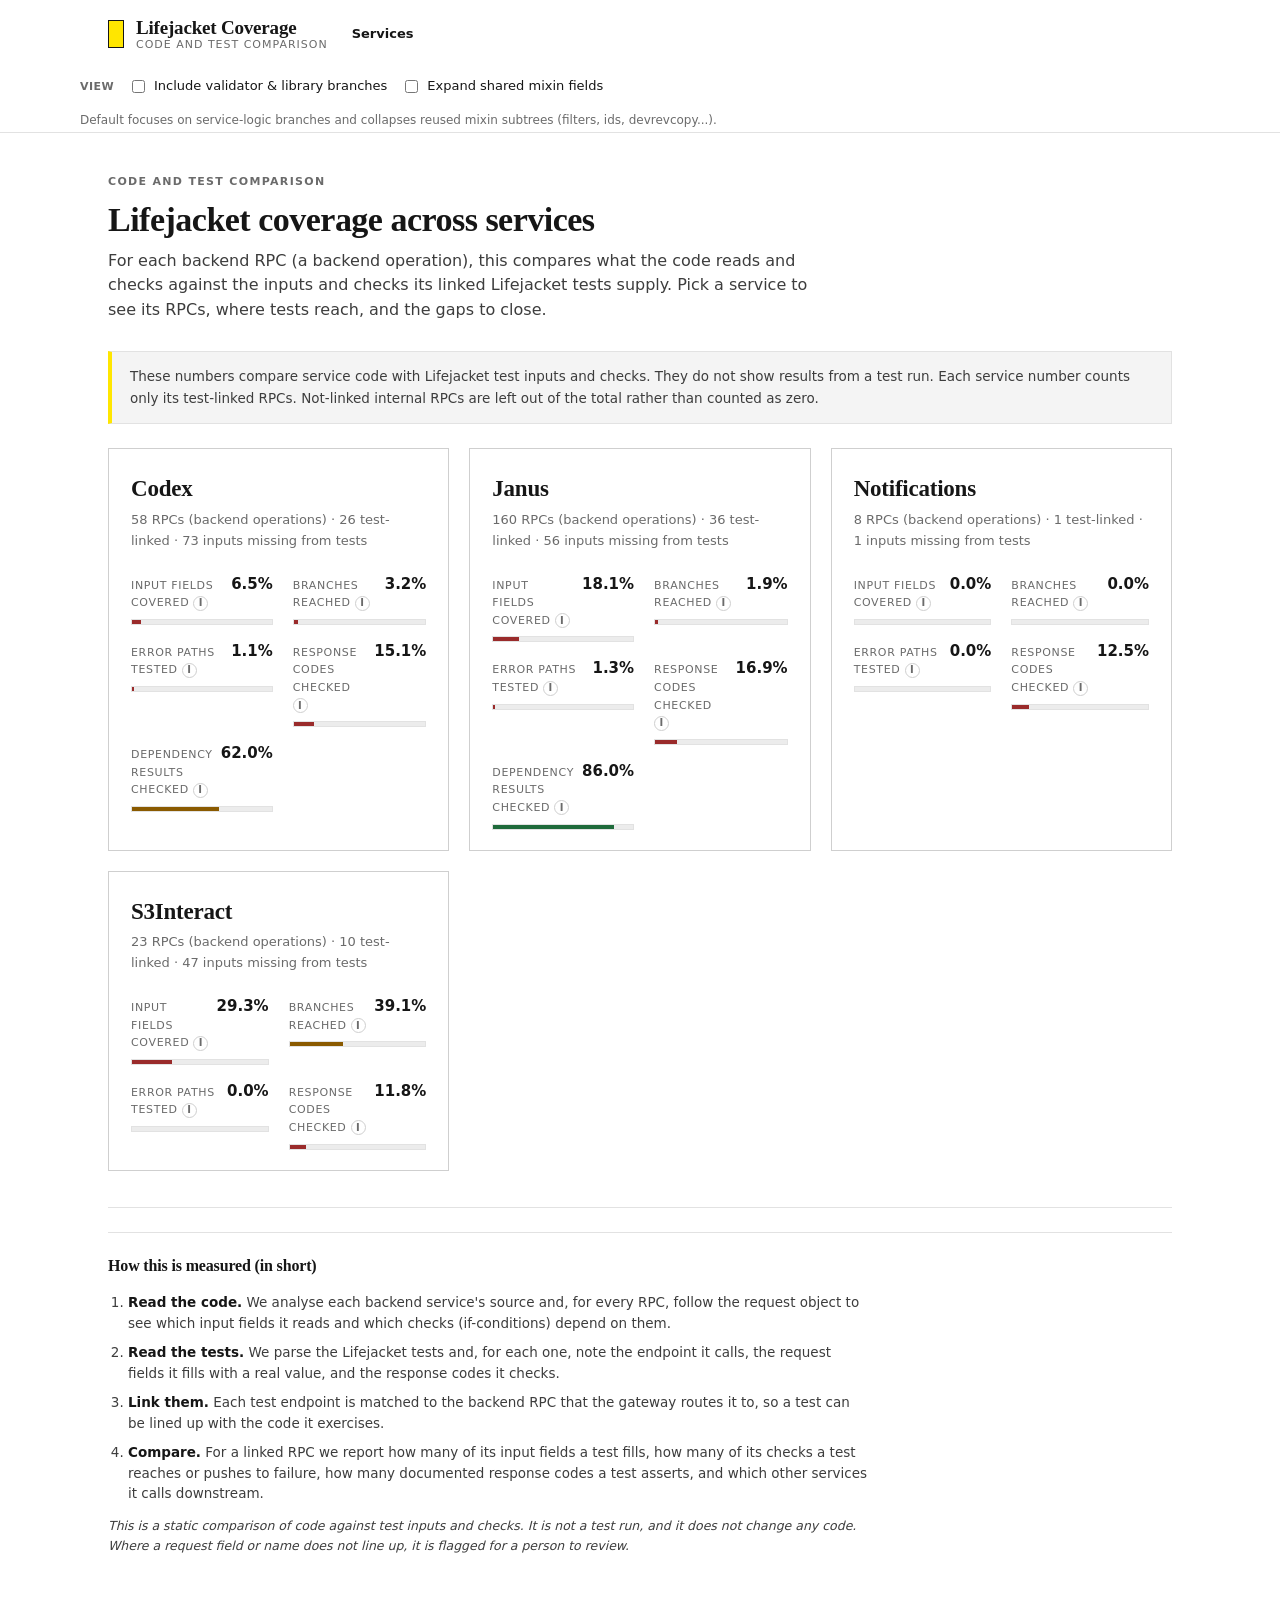
==== commit ff136998: "feat(coverage): representative field lens (collapse shared mixins) and service-branch default with U" ====
--- a/site/index.html
+++ b/site/index.html
@@ -20,10 +20,16 @@
       </a>
       <nav id="crumbs" class="crumbs" aria-label="Breadcrumb"></nav>
     </div>
+    <div class="wrap lens-bar">
+      <span class="lens-label">View</span>
+      <label class="lens-toggle"><input type="checkbox" id="lens-full-branches" /> Include validator &amp; library branches</label>
+      <label class="lens-toggle"><input type="checkbox" id="lens-expand-mixins" /> Expand shared mixin fields</label>
+      <span class="lens-note">Default focuses on service-logic branches and collapses reused mixin subtrees (filters, ids, devrevcopy...).</span>
+    </div>
   </header>
 
   <main id="app" class="wrap" tabindex="-1"></main>
 
-  <script src="app.js?v=20261010"></script>
+  <script src="app.js?v=20261011"></script>
 </body>
 </html>
--- a/site/style.css
+++ b/site/style.css
@@ -490,3 +490,29 @@
 @media (prefers-reduced-motion: reduce) {
   * { transition: none !important; animation: none !important; }
 }
+
+/* Lens control bar */
+.lens-bar {
+  display: flex;
+  flex-wrap: wrap;
+  align-items: center;
+  gap: 14px;
+  padding: 8px 0 2px;
+  font-size: 13px;
+}
+.lens-bar .lens-label {
+  font-weight: 600;
+  color: var(--muted, #667);
+  text-transform: uppercase;
+  letter-spacing: 0.04em;
+  font-size: 11px;
+}
+.lens-toggle {
+  display: inline-flex;
+  align-items: center;
+  gap: 6px;
+  cursor: pointer;
+  user-select: none;
+}
+.lens-toggle input { cursor: pointer; }
+.lens-note { color: var(--muted, #889); font-size: 12px; }
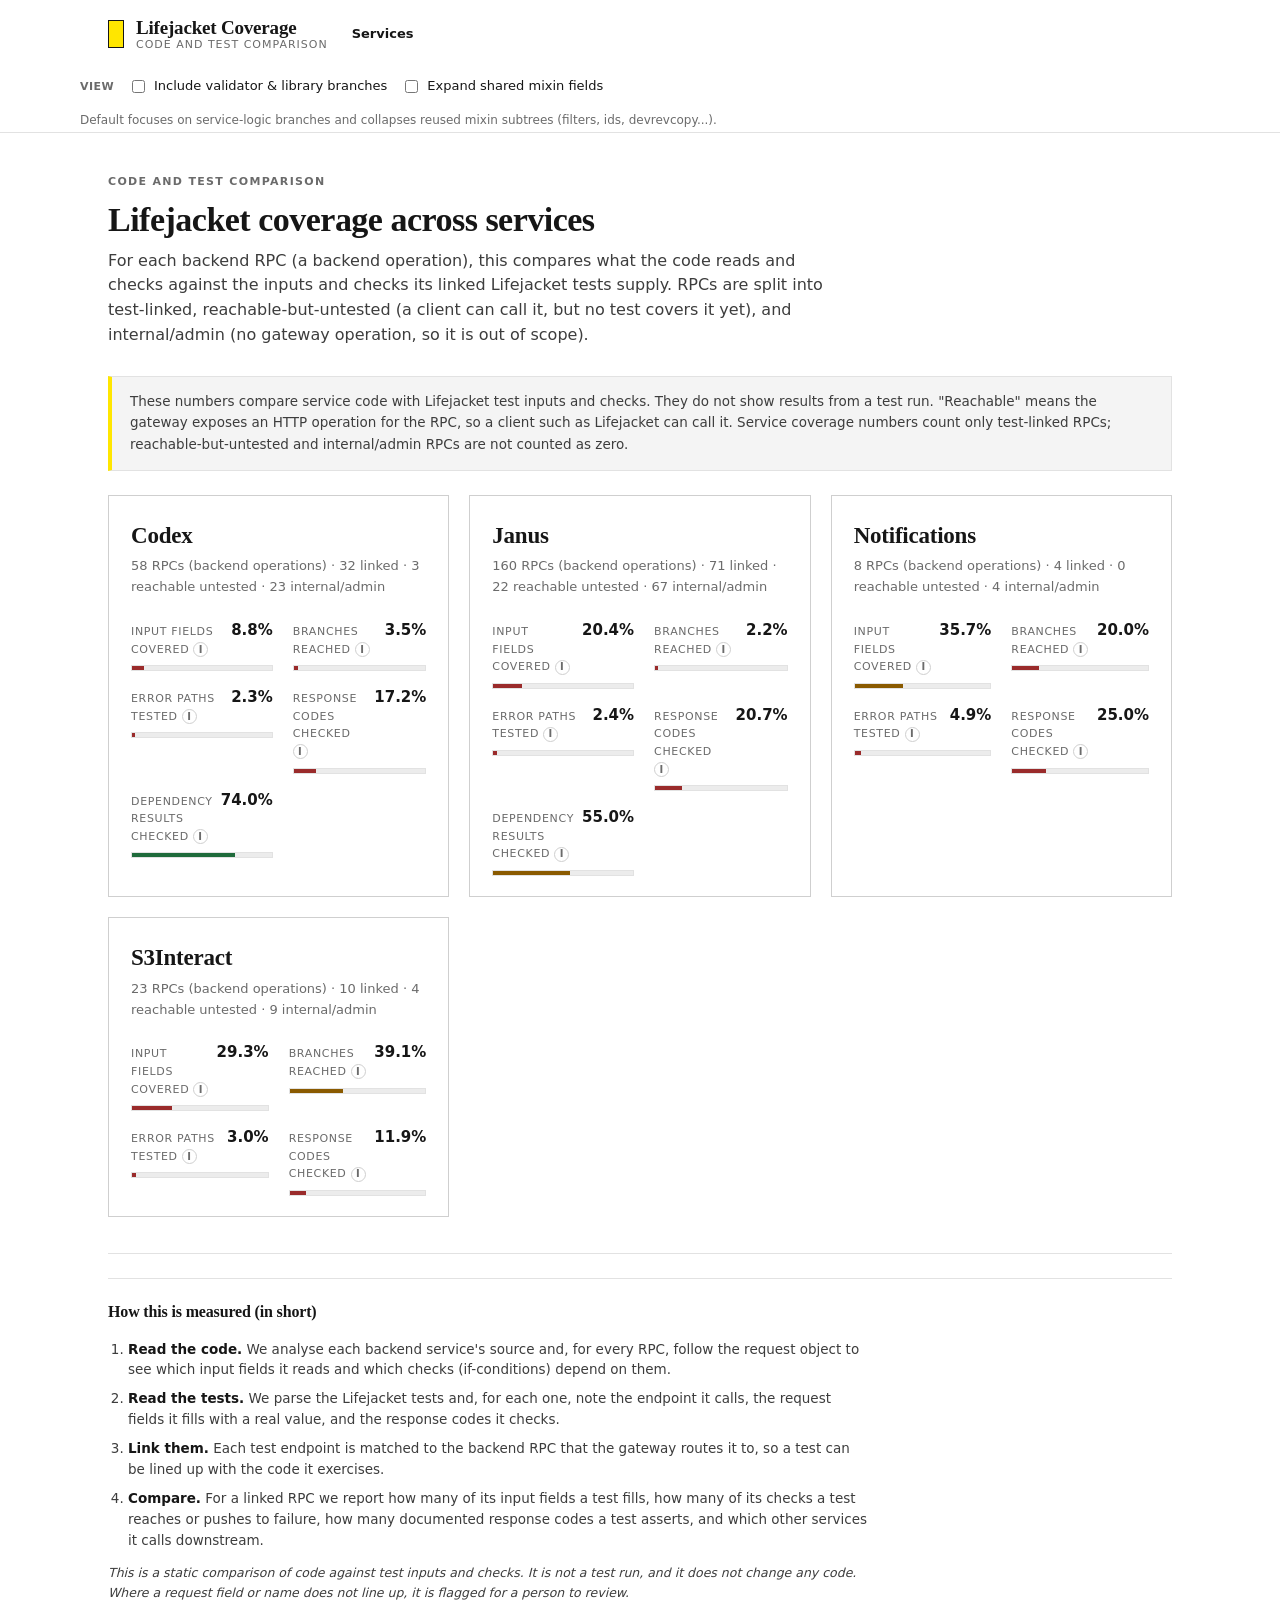
==== commit 3e82de8f: "fix(coverage): link every operation a test calls, not just the last A Ginkgo It frequently issues an" ====
--- a/site/index.html
+++ b/site/index.html
@@ -30,6 +30,6 @@
 
   <main id="app" class="wrap" tabindex="-1"></main>
 
-  <script src="app.js?v=20261011"></script>
+  <script src="app.js?v=20261012"></script>
 </body>
 </html>
